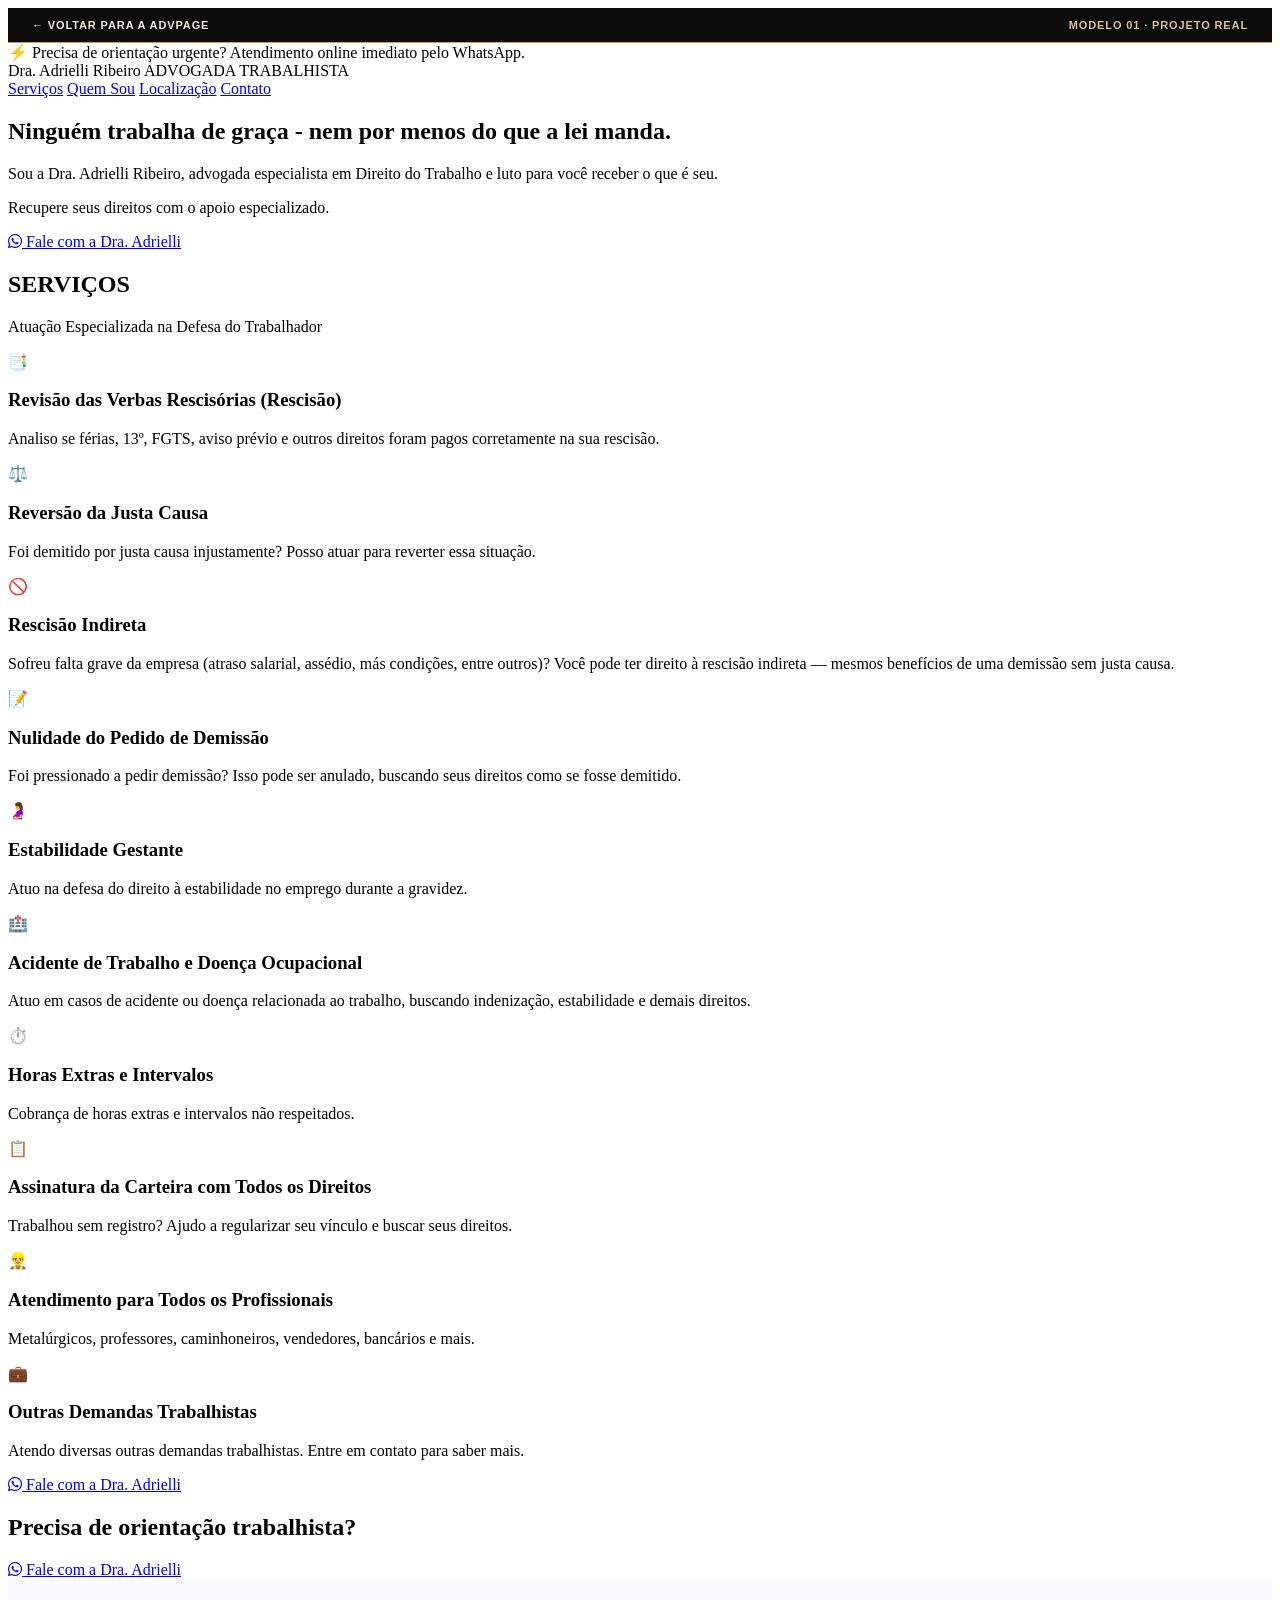
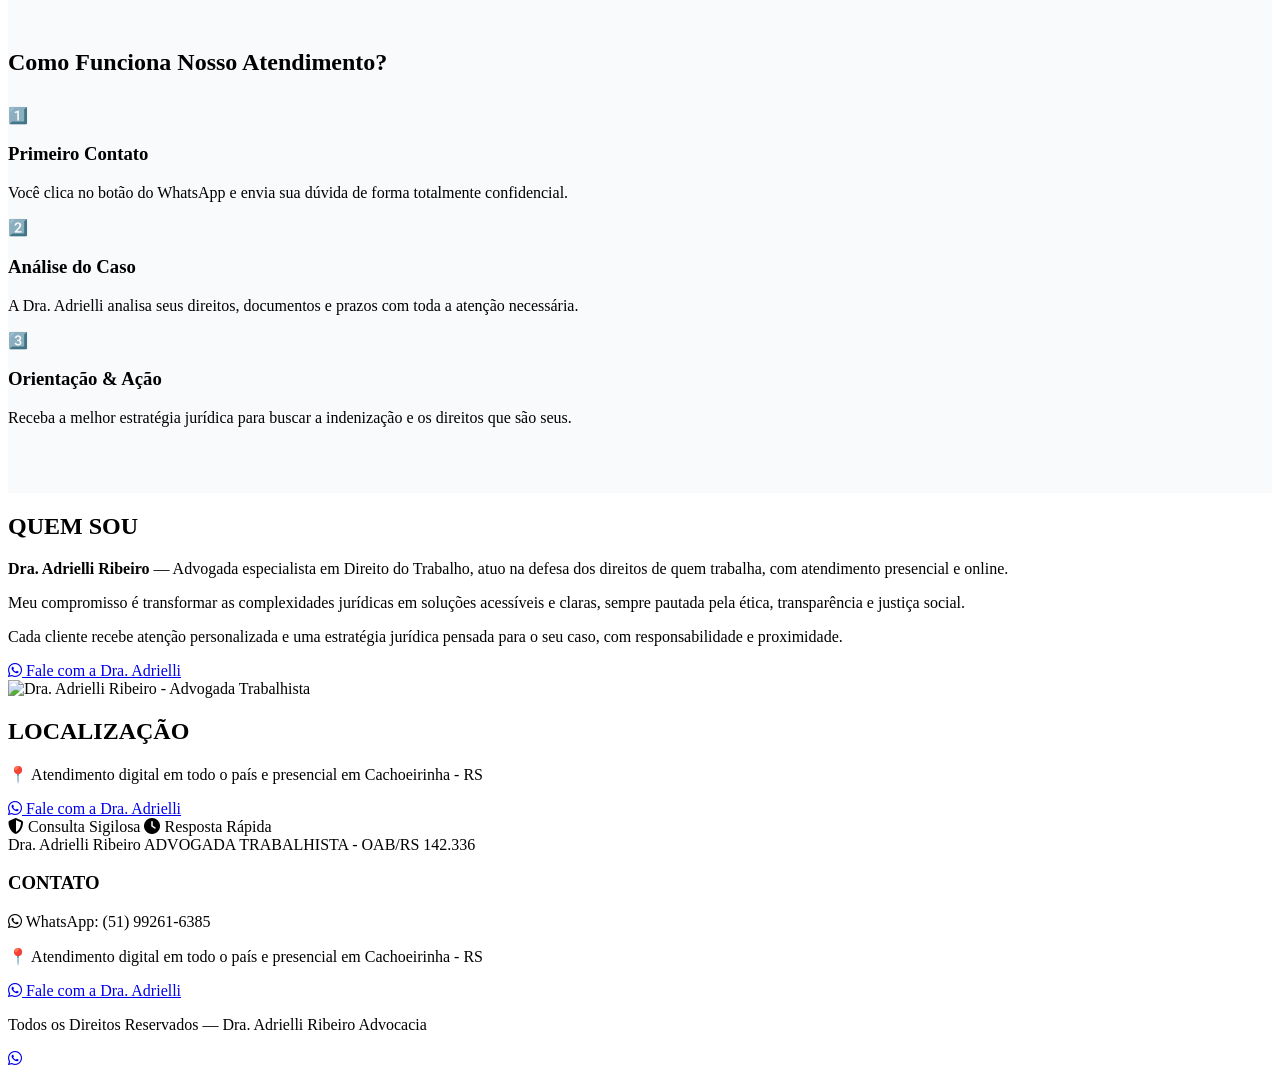
==== modelos/01-projeto-real/index.html @ 6639a8bf "Corrige caminhos do CSS nos modelos" ====
<!DOCTYPE html>
<html lang="pt-BR">
<head>
    <meta charset="UTF-8">
    <meta name="viewport" content="width=device-width, initial-scale=1.0">
    <title>Dra. Adrielli Ribeiro | Advogada Trabalhista</title>
    <!-- CSS Principal -->
    <link rel="stylesheet" href="../../css/style.css">
    <!-- Fontes Google (Cinzel + Montserrat) -->
    <link rel="preconnect" href="https://fonts.googleapis.com">
    <link rel="preconnect" href="https://fonts.gstatic.com" crossorigin>
    <link href="https://fonts.googleapis.com/css2?family=Cinzel:wght@600;700;800;900&family=Montserrat:wght@300;400;500;600;700&display=swap" rel="stylesheet">
    <!-- Font Awesome (Ícones) -->
    <link rel="stylesheet" href="https://cdnjs.cloudflare.com/ajax/libs/font-awesome/6.5.1/css/all.min.css">
<style>.juris-return-bar{position:relative;z-index:9999;display:flex;justify-content:space-between;align-items:center;padding:11px 24px;background:#0b0b0a;color:#f1ede4;font:600 11px Arial,sans-serif;letter-spacing:.08em;text-transform:uppercase;border-bottom:1px solid #c5a059}.juris-return-bar a{color:#f1ede4;text-decoration:none}.juris-return-bar a:hover{color:#d8c39a}.juris-return-bar span{color:#d8c39a}@media(max-width:600px){.juris-return-bar{font-size:8px;padding:10px 12px}.juris-return-bar span{display:none}}</style>  <link rel="icon" type="image/png" href="../../favicon -02.jpeg">
</head>
<body>
<div class="juris-return-bar"><a href="../../index.html">← Voltar para a AdvPage</a><span>MODELO 01 · PROJETO REAL</span></div>
    <div class="top-bar-alert">
    ⚡ Precisa de orientação urgente? <span>Atendimento online imediato pelo WhatsApp.</span>
    </div>

    <!-- Navegação Superior -->
    <header class="navbar">
        <div class="container nav-container">
            <div class="logo">
                <span class="logo-title">Dra. Adrielli Ribeiro</span>
                <span class="logo-sub">ADVOGADA TRABALHISTA</span>
            </div>
            <nav class="nav-links">
                <a href="#servicos">Serviços</a>
                <a href="#sobre">Quem Sou</a>
                <a href="#localizacao">Localização</a>
                <a href="#contato">Contato</a>
            </nav>
        </div>
    </header>

    <!-- Hero Section com a imagem 'themis-removebg-preview.png' -->
    <section class="hero" style="--hero-bg: url('img/themis.jpg');">
        <div class="container hero-container">
            <div class="hero-content">
                <h1>
    Ninguém trabalha de graça <span class="texto-preto"> - nem por menos do que a lei manda.</span>
                </h1>
                <p class="hero-subtext">
                    Sou a Dra. Adrielli Ribeiro, advogada especialista em Direito do Trabalho e luto para você receber o que é seu.
                </p>
                <p class="hero-highlight">
                    Recupere seus direitos com o apoio especializado.
                </p>
                <a href="https://wa.me/5551992616385?text=Olá,%20tenho%20uma%20dúvida%20trabalhista." class="btn-red" target="_blank">
                    <i class="fa-brands fa-whatsapp"></i> Fale com a Dra. Adrielli
                </a>
            </div>
        </div>
    </section>

    <!-- Seção: SERVIÇOS -->
    <section id="servicos" class="problems-section">
        <div class="container text-center">
            <h2>SERVIÇOS</h2>
            <p class="section-subtitle">Atuação Especializada na Defesa do Trabalhador</p>

            <div class="cards-grid">
                <div class="card-box">
                    <div class="card-icon">📑</div>
                    <h3>Revisão das Verbas Rescisórias (Rescisão)</h3>
                    <p>Analiso se férias, 13º, FGTS, aviso prévio e outros direitos foram pagos corretamente na sua rescisão.
</p>
                </div>

                <div class="card-box">
                    <div class="card-icon">⚖️</div>
                    <h3>Reversão da Justa Causa</h3>
                    <p>Foi demitido por justa causa injustamente? Posso atuar para reverter essa situação.
</p>
                </div>

                <div class="card-box">
                    <div class="card-icon">🚫</div>
                    <h3>Rescisão Indireta</h3>
                    <p>Sofreu falta grave da empresa (atraso salarial, assédio, más condições, entre outros)? Você pode ter direito à rescisão indireta — mesmos benefícios de uma demissão sem justa causa.</p>
                </div>

                <div class="card-box">
                    <div class="card-icon">📝</div>
                    <h3>Nulidade do Pedido de Demissão</h3>
                    <p>Foi pressionado a pedir demissão? Isso pode ser anulado, buscando seus direitos como se fosse demitido.</p>
                    
                </div>

                <div class="card-box">
                    <div class="card-icon">🤰</div>
                    <h3>Estabilidade Gestante 
</h3>
                    <p>Atuo na defesa do direito à estabilidade no emprego durante a gravidez.</p>
                </div>

                <div class="card-box">
                    <div class="card-icon">🏥</div>
                    <h3>Acidente de Trabalho e Doença Ocupacional</h3>
                    <p>Atuo em casos de acidente ou doença relacionada ao trabalho, buscando indenização, estabilidade e demais direitos.</p>
                </div>

                <div class="card-box">
                    <div class="card-icon">⏱️</div>
                    <h3>Horas Extras e Intervalos</h3>
                    <p>Cobrança de horas extras e intervalos não respeitados.</p>

                </div>

                <div class="card-box">
                    <div class="card-icon">📋</div>
                    <h3>Assinatura da Carteira com Todos os Direitos</h3>
                    <p>Trabalhou sem registro? Ajudo a regularizar seu vínculo e buscar seus direitos.
</p>
                </div>

                <div class="card-box">
                    <div class="card-icon">👷‍♂️</div>
                    <h3>Atendimento para Todos os Profissionais</h3>
                    <p>Metalúrgicos, professores, caminhoneiros, vendedores, bancários e mais.</p>
                </div>

                <div class="card-box card-full card-highlight-red">
                    <div class="card-icon">💼</div>
                    <h3>Outras Demandas Trabalhistas</h3>
                    <p>Atendo diversas outras demandas trabalhistas. Entre em contato para saber mais.

</p>
                </div>
            </div>

            <div class="cta-wrap">
                <a href="https://wa.me/5551992616385?text=Olá,%20tenho%20uma%20dúvida%20trabalhista." class="btn-red" target="_blank">
                    <i class="fa-brands fa-whatsapp"></i> Fale com a Dra. Adrielli
                </a>
            </div>
        </div>
    </section>

    <!-- Chamada Intermediária -->
    <section class="mid-cta-section">
        <div class="container text-center">
            <h2>Precisa de orientação trabalhista?</h2>
            <a href="https://wa.me/5551992616385?text=Olá,%20tenho%20uma%20dúvida%20trabalhista." class="btn-red" target="_blank">
                <i class="fa-brands fa-whatsapp"></i> Fale com a Dra. Adrielli
            </a>
        </div>
    </section>

    <section class="steps-section" style="padding: 50px 0; background-color: #f8fafc;">
    <div class="container text-center">
        <h2>Como Funciona Nosso Atendimento?</h2>
        <div class="cards-grid" style="margin-top: 30px;">
            <div class="card-box">
                <div class="card-icon">1️⃣</div>
                <h3>Primeiro Contato</h3>
                <p>Você clica no botão do WhatsApp e envia sua dúvida de forma totalmente confidencial.</p>
            </div>
            <div class="card-box">
                <div class="card-icon">2️⃣</div>
                <h3>Análise do Caso</h3>
                <p>A Dra. Adrielli analisa seus direitos, documentos e prazos com toda a atenção necessária.</p>
            </div>
            <div class="card-box">
                <div class="card-icon">3️⃣</div>
                <h3>Orientação & Ação</h3>
                <p>Receba a melhor estratégia jurídica para buscar a indenização e os direitos que são seus.</p>
            </div>
        </div>
    </div>
    
</section>

    <!-- Seção QUEM SOU -->
    <section id="sobre" class="about-section">
        <div class="container about-grid">
            <div class="about-text">
                <h2>QUEM SOU</h2>
                <p>
                    <strong>Dra. Adrielli Ribeiro</strong> — Advogada especialista em Direito do Trabalho, atuo na defesa dos direitos de quem trabalha, com atendimento presencial e online.
                </p>
                <p>
                    Meu compromisso é transformar as complexidades jurídicas em soluções acessíveis e claras, sempre pautada pela ética, transparência e justiça social.
                </p>
                <p>
                    Cada cliente recebe atenção personalizada e uma estratégia jurídica pensada para o seu caso, com responsabilidade e proximidade.
                </p>
                <a href="https://wa.me/5551992616385?text=Olá,%20tenho%20uma%20dúvida%20trabalhista." class="btn-red" target="_blank">
                    <i class="fa-brands fa-whatsapp"></i> Fale com a Dra. Adrielli
                </a>
            </div>
            
            <!-- ÁREA DA FOTO DA ADVOGADA -->
            <div class="about-photo-area">
                <div class="photo-card">
                    <img src="img/cheri1.webp" alt="Dra. Adrielli Ribeiro - Advogada Trabalhista" class="lawyer-photo">
                </div>
            </div>
        </div>
    </section>

    <!-- Seção LOCALIZAÇÃO -->
    <section id="localizacao" class="stats-section text-center">
        <div class="container">
            <h2>LOCALIZAÇÃO</h2>
            <p class="location-text">
                📍 Atendimento digital em todo o país e presencial em Cachoeirinha - RS
            </p>
            <div class="mt-4">
                <a href="https://wa.me/5551992616385?text=Olá,%20tenho%20uma%20dúvida%20trabalhista." class="btn-red" target="_blank">
                    <i class="fa-brands fa-whatsapp"></i> Fale com a Dra. Adrielli
                </a>
            </div>
        </div>
    </section>

    <div class="security-badges">
        <span><i class="fa-solid fa-shield-halved"></i> Consulta Sigilosa</span>
        <span><i class="fa-solid fa-clock"></i> Resposta Rápida</span>
    </div>

    <!-- Rodapé / CONTATO -->
    <footer id="contato" class="footer">
        <div class="container footer-grid">
            <div class="footer-brand">
                <div class="logo">
                    <span class="logo-title">Dra. Adrielli Ribeiro</span>
                    <span class="logo-sub">ADVOGADA TRABALHISTA - OAB/RS 142.336</span>
                </div>
                <p class="oab-info"></p>
            </div>

            <div class="footer-contact">
                <h3>CONTATO</h3>
                <p><i class="fa-brands fa-whatsapp"></i> WhatsApp: (51) 99261-6385</p>
                <p>📍 Atendimento digital em todo o país e presencial em Cachoeirinha - RS</p>
                <a href="https://wa.me/5551992616385?text=Olá,%20tenho%20uma%20dúvida%20trabalhista." class="btn-red btn-small" target="_blank">
                    <i class="fa-brands fa-whatsapp"></i> Fale com a Dra. Adrielli
                </a>
            </div>
        </div>
        <div class="copyright text-center">
            <p>Todos os Direitos Reservados — Dra. Adrielli Ribeiro Advocacia</p>
        </div>
    </footer>

    <!-- Botão Flutuante do WhatsApp -->
    <a href="https://wa.me/5551992616385?text=Olá,%20tenho%20uma%20dúvida%20trabalhista." class="float-wa" target="_blank" aria-label="WhatsApp">
        <i class="fa-brands fa-whatsapp"></i>
    </a>

</body>
</html>
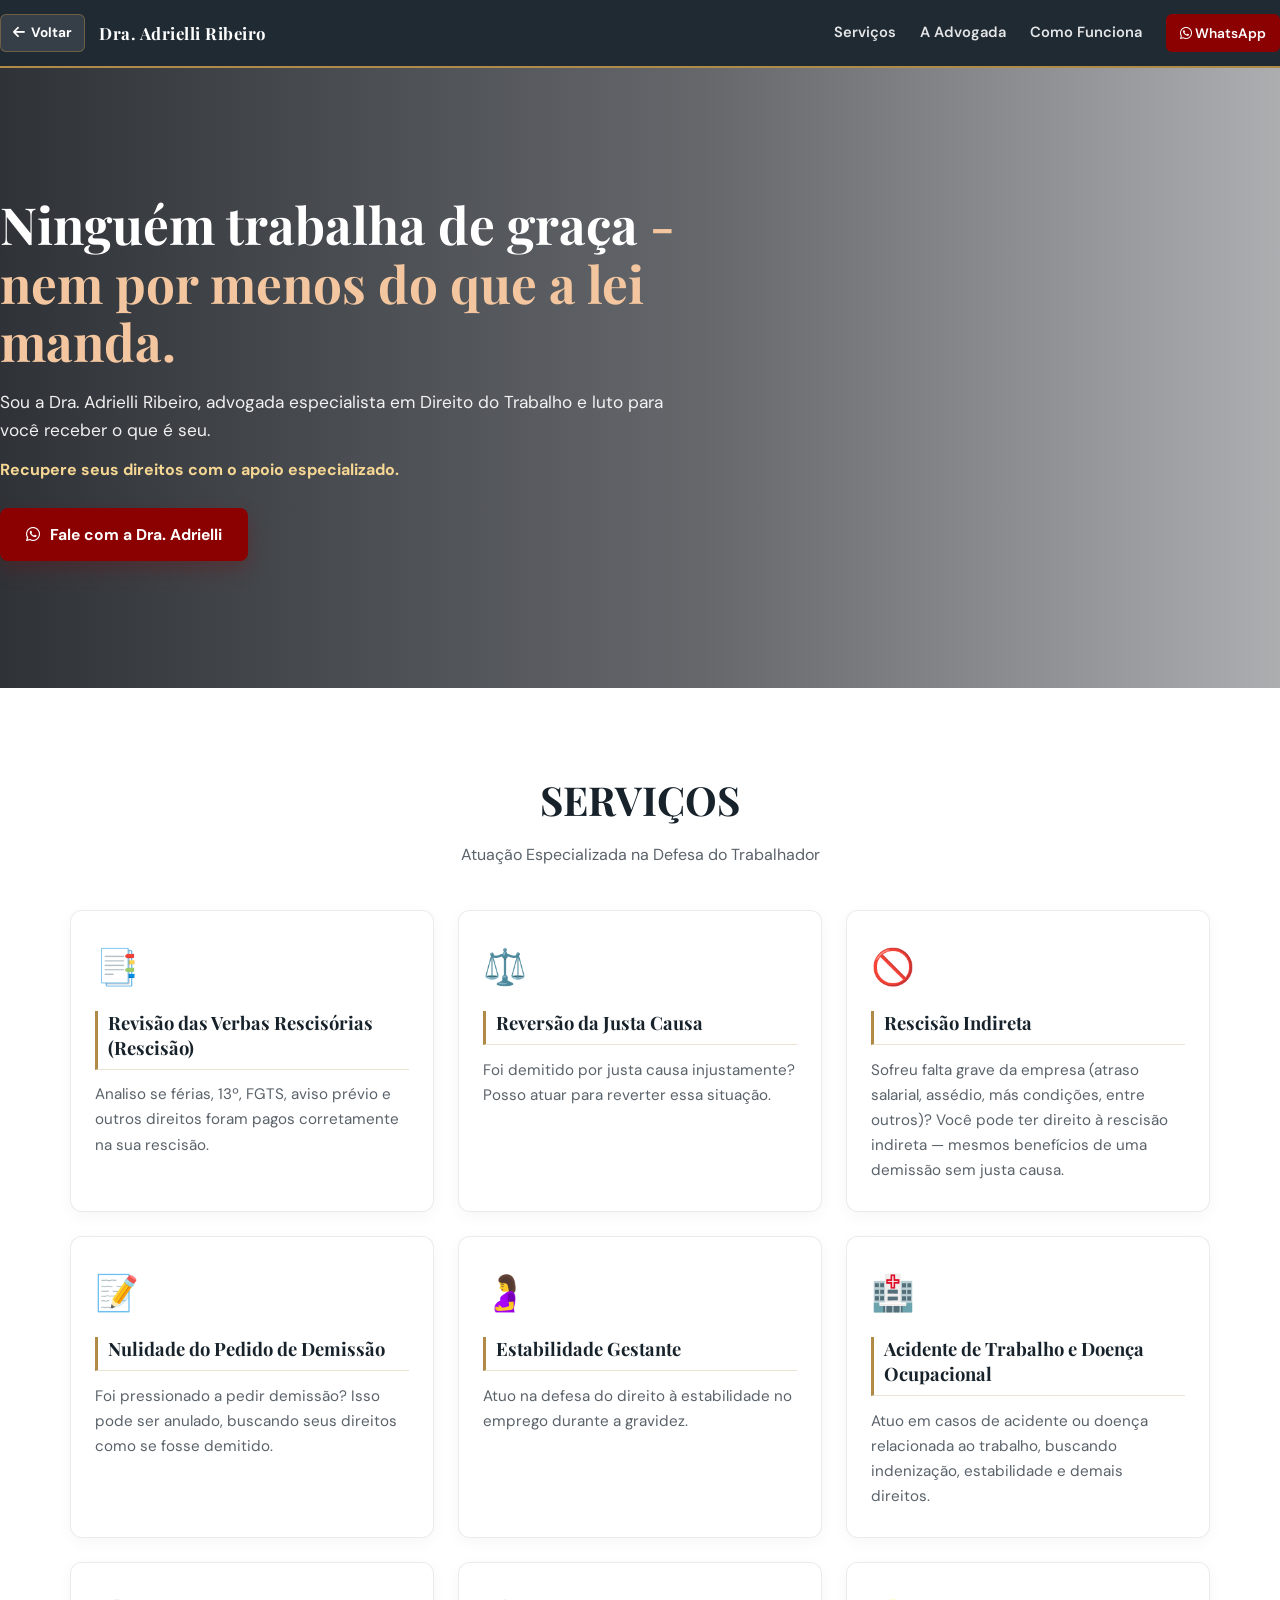
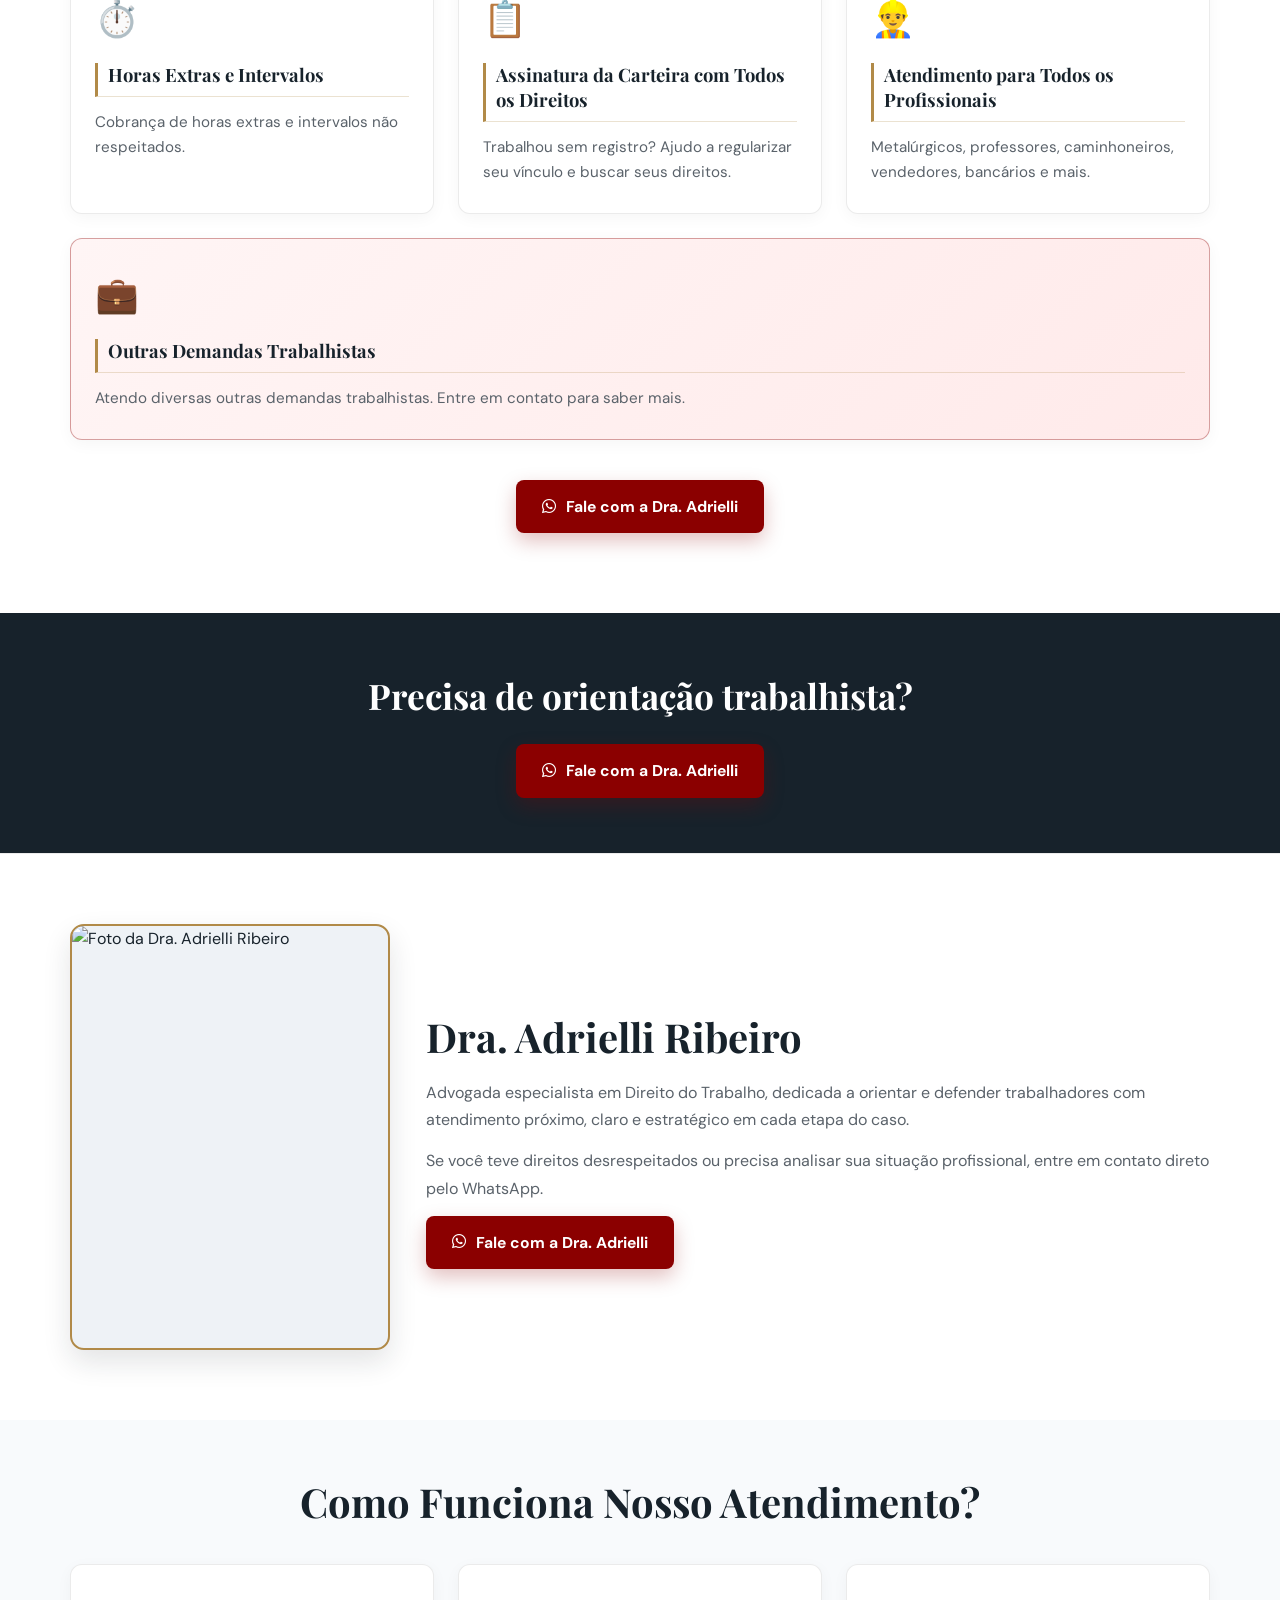
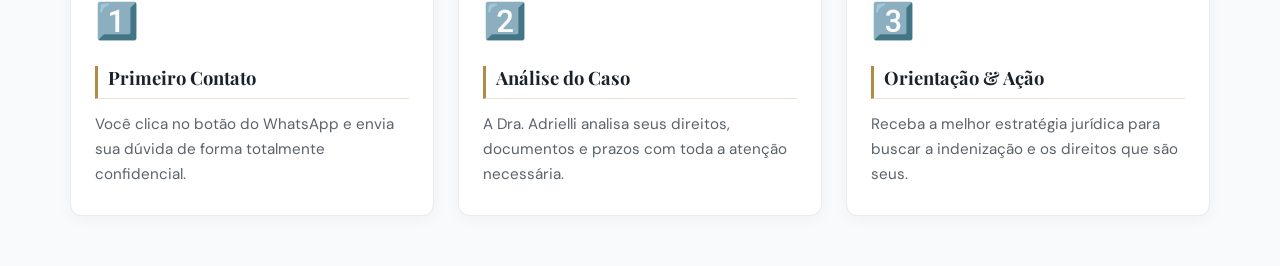
==== commit 34854763: "Ajuste de layout, botao voltar modelo 4, icone WhatsApp e favicons" ====
--- a/modelos/01-projeto-real/index.html
+++ b/modelos/01-projeto-real/index.html
@@ -1,256 +1,768 @@
 <!DOCTYPE html>
 <html lang="pt-BR">
 <head>
-    <meta charset="UTF-8">
-    <meta name="viewport" content="width=device-width, initial-scale=1.0">
-    <title>Dra. Adrielli Ribeiro | Advogada Trabalhista</title>
-    <!-- CSS Principal -->
-    <link rel="stylesheet" href="../../css/style.css">
-    <!-- Fontes Google (Cinzel + Montserrat) -->
-    <link rel="preconnect" href="https://fonts.googleapis.com">
-    <link rel="preconnect" href="https://fonts.gstatic.com" crossorigin>
-    <link href="https://fonts.googleapis.com/css2?family=Cinzel:wght@600;700;800;900&family=Montserrat:wght@300;400;500;600;700&display=swap" rel="stylesheet">
-    <!-- Font Awesome (Ícones) -->
-    <link rel="stylesheet" href="https://cdnjs.cloudflare.com/ajax/libs/font-awesome/6.5.1/css/all.min.css">
-<style>.juris-return-bar{position:relative;z-index:9999;display:flex;justify-content:space-between;align-items:center;padding:11px 24px;background:#0b0b0a;color:#f1ede4;font:600 11px Arial,sans-serif;letter-spacing:.08em;text-transform:uppercase;border-bottom:1px solid #c5a059}.juris-return-bar a{color:#f1ede4;text-decoration:none}.juris-return-bar a:hover{color:#d8c39a}.juris-return-bar span{color:#d8c39a}@media(max-width:600px){.juris-return-bar{font-size:8px;padding:10px 12px}.juris-return-bar span{display:none}}</style>  <link rel="icon" type="image/png" href="../../favicon -02.jpeg">
+  <!-- [ARQUIVO]: modelos/01-projeto-real/index.html (MODELO 1 — NÃO É O PRINCIPAL DA RAIZ) -->
+  <!-- [CONFIG] Codificação e responsividade -->
+  <meta charset="UTF-8">
+  <meta name="viewport" content="width=device-width, initial-scale=1.0">
+
+  <!-- [TEXTO] Título da aba do navegador -->
+  <title>Dra. Adrielli Ribeiro — Advocacia Trabalhista</title>
+
+  <!-- [FONTE] Fontes do Google Fonts e ícones FontAwesome -->
+  <link rel="preconnect" href="https://fonts.googleapis.com">
+  <link rel="preconnect" href="https://fonts.gstatic.com" crossorigin>
+  <link href="https://fonts.googleapis.com/css2?family=DM+Sans:wght@400;500;600;700&family=Playfair+Display:ital,wght@0,600;0,700;1,600&display=swap" rel="stylesheet">
+  <link rel="stylesheet" href="https://cdnjs.cloudflare.com/ajax/libs/font-awesome/6.5.1/css/all.min.css">
+  <link rel="icon" type="image/jpeg" href="img/favicon -02.jpeg">
+  <style>
+    /* =====================================================================
+       [ARQUIVO]: modelos/01-projeto-real/index.html (CSS EMBUTIDO DO MODELO 1)
+       [FINALIDADE]: Estilo completo do Modelo 1, faixa de menu superior com
+       botão de voltar, espaço para a foto da Dra. Adrielli, ajuste da foto
+       da Themis no PC e enfeites dos cards (.card-box).
+       [ATALHOS DE BUSCA - CTRL + F]:
+         - [COR]     -> cores, fundos, bordas e sombras
+         - [TAMANHO] -> tamanhos, espaçamentos, alturas e cantos
+         - [FOTO]    -> foto da Themis (PC/celular) e foto da Dra. Adrielli
+         - [TEXTO]   -> fontes e alinhamentos de texto
+         - [EFEITO]  -> animações e hover
+         - [LINK]    -> links, incluindo o botão de voltar
+       ===================================================================== */
+
+    /* -------------------------------------------------------------------
+       [COR] [FONTE] [TAMANHO] VARIÁVEIS DO MODELO 1
+       ------------------------------------------------------------------- */
+    :root {
+      --cor-principal: #8b0000;                  /* [COR] Vermelho/vinho principal */
+      --cor-principal-escura: #630000;           /* [COR] Vermelho escuro para hover */
+      --cor-destaque: #b18a48;                   /* [COR] Dourado elegante para detalhes */
+      --fundo-pagina: #ffffff;                   /* [COR] Fundo geral da página */
+      --fundo-secao-clara: #f8fafc;              /* [COR] Fundo claro alternado */
+      --fundo-card: #ffffff;                     /* [COR] Fundo normal de cada card */
+      --fundo-card-hover: #fdf8f8;               /* [COR] Fundo do card no hover */
+      --borda-card: rgba(0, 0, 0, 0.08);         /* [COR] Borda fina do card */
+      --texto-escuro: #17222b;                   /* [COR] Cor principal de textos/títulos */
+      --texto-medio: #5a626a;                    /* [COR] Cor secundária de textos */
+      --texto-branco: #ffffff;                   /* [COR] Texto claro */
+      --reflexo-luz: rgba(255, 255, 255, 0.45);   /* [COR] Reflexo diagonal no card */
+      --fonte-titulo: 'Playfair Display', Georgia, serif; /* [FONTE] Fonte dos títulos */
+      --fonte-corpo: 'DM Sans', Arial, sans-serif;      /* [FONTE] Fonte dos textos */
+    }
+
+    /* -------------------------------------------------------------------
+       [TAMANHO] [EFEITO] RESET E BASE
+       ------------------------------------------------------------------- */
+    * {
+      box-sizing: border-box;
+      margin: 0;
+      padding: 0;
+    }
+
+    html {
+      scroll-behavior: smooth;                   /* [EFEITO] Rolagem suave */
+    }
+
+    body {
+      font-family: var(--fonte-corpo);           /* [FONTE] Fonte padrão */
+      background-color: var(--fundo-pagina);     /* [COR] Fundo do site */
+      color: var(--texto-escuro);
+      line-height: 1.6;
+      padding-top: 68px;                         /* [TAMANHO] Compensa a altura da faixa de menu fixa no topo */
+    }
+
+    .container {
+      width: min(1140px, calc(100% - 40px));      /* [TAMANHO] Largura máxima */
+      margin: 0 auto;
+    }
+
+    .text-center {
+      text-align: center;
+    }
+
+    /* -------------------------------------------------------------------
+       [COR] [TAMANHO] [EFEITO] FAIXA DE MENU SUPERIOR E BOTÃO DE VOLTAR
+       ------------------------------------------------------------------- */
+    .faixa-menu {
+      position: fixed;
+      top: 0;
+      left: 0;
+      right: 0;
+      height: 68px;                              /* [TAMANHO] Altura da faixa de menu */
+      z-index: 99;
+      background-color: rgba(23, 34, 43, 0.96);  /* [COR] Fundo da faixa de menu */
+      backdrop-filter: blur(10px);
+      border-bottom: 2px solid var(--cor-destaque); /* [COR] [TAMANHO] Filete dourado na base da faixa */
+      display: flex;
+      align-items: center;
+    }
+
+    .faixa-menu-conteudo {
+      display: flex;
+      align-items: center;
+      justify-content: space-between;
+      gap: 16px;
+      width: 100%;
+    }
+
+    .faixa-esquerda {
+      display: flex;
+      align-items: center;
+      gap: 14px;                                 /* [TAMANHO] Espaço entre botão de voltar e nome */
+    }
+
+    /* [LINK] [COR] [TAMANHO] [EFEITO] Botão de voltar para a página principal */
+    .btn-voltar {
+      display: inline-flex;
+      align-items: center;
+      gap: 6px;
+      padding: 7px 12px;
+      border-radius: 6px;
+      background-color: rgba(255, 255, 255, 0.1); /* [COR] Fundo translúcido do botão voltar */
+      color: var(--texto-branco);                /* [COR] Texto do botão voltar */
+      border: 1px solid rgba(177, 138, 72, 0.45); /* [COR] Borda dourada sutil */
+      text-decoration: none;
+      font-size: 0.85rem;
+      font-weight: 700;
+      white-space: nowrap;
+      transition: background-color 0.25s ease, transform 0.25s ease, border-color 0.25s ease;
+    }
+
+    .btn-voltar:hover {
+      background-color: var(--cor-destaque);     /* [COR] Destaque dourado no hover */
+      color: var(--texto-escuro);                /* [COR] Contraste do texto no hover */
+      border-color: var(--cor-destaque);
+      transform: translateX(-2px);               /* [EFEITO] Desloca levemente para a esquerda */
+    }
+
+    .faixa-marca {
+      color: var(--texto-branco);                /* [COR] Nome na faixa de menu */
+      text-decoration: none;
+      font-family: var(--fonte-titulo);
+      font-weight: 700;
+      font-size: 1.05rem;
+      letter-spacing: 0.03em;
+      white-space: nowrap;
+    }
+
+    .faixa-links {
+      display: flex;
+      align-items: center;
+      gap: 24px;                                 /* [TAMANHO] Espaço entre os links do menu */
+      flex-wrap: wrap;
+    }
+
+    .faixa-links a {
+      color: rgba(255, 255, 255, 0.88);          /* [COR] Cor dos links da faixa */
+      text-decoration: none;
+      font-size: 0.92rem;
+      font-weight: 600;
+      transition: color 0.25s ease;
+    }
+
+    .faixa-links a:hover {
+      color: #f7d794;                            /* [COR] Cor do link ao passar o mouse */
+    }
+
+    .faixa-btn-whats {
+      background-color: var(--cor-principal);    /* [COR] Botão rápido na faixa de menu */
+      color: var(--texto-branco) !important;
+      padding: 8px 14px;
+      border-radius: 6px;
+      font-size: 0.86rem !important;
+    }
+
+    .faixa-btn-whats:hover {
+      background-color: var(--cor-principal-escura);
+    }
+
+    /* -------------------------------------------------------------------
+       [FOTO] [COR] [TAMANHO] HERO SECTION (CAPA — MANTIDA COMO ESTAVA)
+       ------------------------------------------------------------------- */
+    .hero {
+      position: relative;
+      min-height: 540px;                         /* [TAMANHO] Altura mínima da capa */
+      padding: 90px 0;                           /* [TAMANHO] Espaçamento vertical */
+      display: flex;
+      align-items: center;
+      color: var(--texto-branco);
+      /* [FOTO] Imagem de fundo da Themis */
+      background-image:
+        linear-gradient(90deg, rgba(18, 22, 28, 0.88) 0%, rgba(18, 22, 28, 0.65) 55%, rgba(18, 22, 28, 0.35) 100%),
+        var(--hero-bg, url('img/themis.jpg'));
+      background-size: cover;
+      background-position: center;
+      background-repeat: no-repeat;
+    }
+
+    /* [FOTO] [TAMANHO] Ajuste específico para versão PC (telas maiores que 900px)
+       evitando que a imagem da Themis fique cortada no topo ou na base */
+    @media (min-width: 901px) {
+      .hero {
+        min-height: 620px;                       /* [FOTO] [TAMANHO] Altura ideal no PC para mostrar melhor a foto */
+        background-position: center 22%;         /* [FOTO] Alinha o enquadramento vertical da Themis no PC */
+        background-size: cover;                  /* [FOTO] Troque para "contain" caso queira ver a imagem inteira sem cortar bordas */
+      }
+    }
+
+    .hero-container {
+      position: relative;
+      z-index: 2;
+      width: 100%;
+    }
+
+    .hero-content {
+      max-width: 680px;                          /* [TAMANHO] Largura do texto da capa */
+    }
+
+    .hero h1 {
+      font-family: var(--fonte-titulo);          /* [FONTE] Título principal */
+      font-size: clamp(2.1rem, 4.2vw, 3.2rem);   /* [TAMANHO] Tamanho do H1 */
+      line-height: 1.15;
+      margin-bottom: 18px;
+      color: var(--texto-branco);
+    }
+
+    .texto-preto {
+      color: #f3c69f;                            /* [COR] Destaque complementar no H1 */
+    }
+
+    .hero-subtext {
+      font-size: 1.08rem;                        /* [TAMANHO] Subtítulo da capa */
+      color: rgba(255, 255, 255, 0.92);          /* [COR] Subtítulo da capa */
+      margin-bottom: 12px;
+    }
+
+    .hero-highlight {
+      font-weight: 700;
+      color: #f7d794;                            /* [COR] Frase de destaque */
+      margin-bottom: 26px;
+    }
+
+    /* -------------------------------------------------------------------
+       [COR] [TAMANHO] [EFEITO] BOTÕES WHATSAPP (.btn-red)
+       ------------------------------------------------------------------- */
+    .btn-red {
+      display: inline-flex;
+      align-items: center;
+      gap: 10px;
+      background-color: var(--cor-principal);    /* [COR] Fundo do botão */
+      color: var(--texto-branco);                /* [COR] Texto do botão */
+      text-decoration: none;
+      font-weight: 700;
+      font-size: 0.98rem;
+      padding: 14px 26px;                        /* [TAMANHO] Tamanho interno do botão */
+      border-radius: 8px;
+      box-shadow: 0 8px 20px rgba(139, 0, 0, 0.25);
+      transition: transform 0.25s ease, background-color 0.25s ease, box-shadow 0.25s ease;
+    }
+
+    .btn-red:hover {
+      background-color: var(--cor-principal-escura); /* [COR] Cor no hover */
+      transform: translateY(-2px);               /* [EFEITO] Sobe levemente */
+      box-shadow: 0 12px 26px rgba(139, 0, 0, 0.35);
+    }
+
+    .cta-wrap {
+      margin-top: 40px;                          /* [TAMANHO] Espaço acima do botão */
+    }
+
+    /* -------------------------------------------------------------------
+       [COR] [TAMANHO] SEÇÕES DE SERVIÇOS E CHAMADA INTERMEDIÁRIA
+       ------------------------------------------------------------------- */
+    .problems-section {
+      padding: 80px 0;                           /* [TAMANHO] Espaçamento vertical */
+      background-color: var(--fundo-pagina);
+    }
+
+    .problems-section h2,
+    .steps-section h2,
+    .advogada-section h2 {
+      font-family: var(--fonte-titulo);          /* [FONTE] Títulos das seções */
+      font-size: clamp(1.8rem, 3.2vw, 2.5rem);
+      color: var(--texto-escuro);
+      margin-bottom: 10px;
+    }
+
+    .section-subtitle {
+      color: var(--texto-medio);
+      font-size: 1rem;
+      margin-bottom: 42px;
+    }
+
+    .mid-cta-section {
+      padding: 55px 0;                           /* [TAMANHO] Altura da chamada intermediária */
+      background-color: #17222b;                 /* [COR] Fundo escuro */
+      color: var(--texto-branco);
+    }
+
+    .mid-cta-section h2 {
+      font-family: var(--fonte-titulo);
+      font-size: clamp(1.6rem, 3vw, 2.2rem);
+      margin-bottom: 20px;
+      color: var(--texto-branco);
+    }
+
+    /* -------------------------------------------------------------------
+       [FOTO] [COR] [TAMANHO] ESPAÇO DA FOTO DA DRA. ADRIELLI RIBEIRO
+       ------------------------------------------------------------------- */
+    .advogada-section {
+      padding: 70px 0;                           /* [TAMANHO] Espaçamento da seção da foto */
+      background-color: var(--fundo-pagina);
+      border-top: 1px solid var(--borda-card);
+    }
+
+    .advogada-grid {
+      display: grid;
+      grid-template-columns: 320px 1fr;          /* [TAMANHO] Largura da coluna da foto (320px) + texto */
+      gap: 36px;                                 /* [TAMANHO] Espaço entre foto e texto */
+      align-items: center;
+      text-align: left;
+    }
+
+    .advogada-foto-box {
+      width: 100%;
+      max-width: 320px;                          /* [FOTO] [TAMANHO] Largura máxima da foto da advogada */
+      aspect-ratio: 3 / 4;                       /* [FOTO] [TAMANHO] Proporção vertical ideal para retrato */
+      border-radius: 14px;                       /* [TAMANHO] Cantos da moldura da foto */
+      overflow: hidden;
+      border: 2px solid var(--cor-destaque);     /* [COR] Borda dourada ao redor da foto */
+      box-shadow: 0 12px 28px rgba(23, 34, 43, 0.12);
+      background-color: #eef2f6;
+      display: flex;
+      align-items: center;
+      justify-content: center;
+      margin: 0 auto;
+    }
+
+    .advogada-foto-box img {
+      width: 100%;
+      height: 100%;
+      object-fit: cover;                         /* [FOTO] Preenche o quadro sem distorcer */
+      object-position: top center;               /* [FOTO] Mantém o rosto/cabeça da advogada no topo */
+      display: block;
+    }
+
+    .advogada-info p {
+      color: var(--texto-medio);
+      font-size: 1rem;
+      margin-bottom: 14px;
+      line-height: 1.7;
+    }
+
+    /* -------------------------------------------------------------------
+       [TAMANHO] GRADE DOS CARDS (.cards-grid)
+       ------------------------------------------------------------------- */
+    .cards-grid {
+      display: grid;
+      grid-template-columns: repeat(3, 1fr);     /* [TAMANHO] 3 colunas no PC */
+      gap: 24px;                                 /* [TAMANHO] Espaço entre os cards */
+      text-align: left;
+    }
+
+    .card-box.card-full {
+      grid-column: 1 / -1;                       /* [TAMANHO] Ocupa toda a largura da grade */
+    }
+
+    .card-box.card-highlight-red {
+      background: linear-gradient(135deg, #fff5f5 0%, #ffeaea 100%); /* [COR] Destaque avermelhado */
+      border-color: rgba(139, 0, 0, 0.35);
+    }
+
+    /* -------------------------------------------------------------------
+       [COR] [TAMANHO] [EFEITO] ENFEITES DOS CARDS (.card-box)
+       ------------------------------------------------------------------- */
+    .card-box {
+      position: relative;
+      overflow: hidden;
+      padding: 28px 24px;                        /* [TAMANHO] Espaçamento interno do card */
+      background: var(--fundo-card);             /* [COR] Fundo normal */
+      border: 1px solid var(--borda-card);       /* [COR] Borda normal */
+      border-radius: 12px;                       /* [TAMANHO] Arredondamento dos cantos */
+      box-shadow: 0 4px 16px rgba(0, 0, 0, 0.04);
+      transition:
+        transform 0.3s cubic-bezier(0.25, 0.8, 0.25, 1),
+        box-shadow 0.3s ease,
+        border-color 0.3s ease,
+        background-color 0.3s ease;
+    }
+
+    .card-box:hover {
+      background-color: var(--fundo-card-hover); /* [COR] Fundo no hover */
+      border-color: var(--cor-principal);        /* [COR] Borda no hover */
+      transform: translateY(-4px);               /* [TAMANHO] [EFEITO] Sobe o card */
+      box-shadow: 0 10px 26px rgba(139, 0, 0, 0.14);
+    }
+
+    /* [EFEITO] Brilho diagonal no hover */
+    .card-box::before {
+      content: "";
+      position: absolute;
+      top: -50%;
+      left: -75%;
+      width: 45%;
+      height: 200%;
+      background: linear-gradient(
+        90deg,
+        transparent,
+        var(--reflexo-luz),
+        transparent
+      );
+      transform: rotate(25deg);
+      transition: left 0.65s ease;
+      pointer-events: none;
+    }
+
+    .card-box:hover::before {
+      left: 135%;
+    }
+
+    /* [EFEITO] Barra fina inferior que cresce no hover */
+    .card-box::after {
+      content: "";
+      position: absolute;
+      left: 0;
+      bottom: 0;
+      width: 100%;
+      height: 3px;                               /* [TAMANHO] Espessura da linha inferior */
+      background: linear-gradient(90deg, var(--cor-principal), var(--cor-destaque)); /* [COR] Linha inferior */
+      transform: scaleX(0);
+      transform-origin: left;
+      transition: transform 0.35s ease;
+    }
+
+    .card-box:hover::after {
+      transform: scaleX(1);
+    }
+
+    /* -------------------------------------------------------------------
+       [FOTO] [TAMANHO] [EFEITO] ÍCONE OU FOTO DO CARD (.card-icon)
+       ------------------------------------------------------------------- */
+    .card-icon {
+      font-size: 2.2rem;                         /* [TAMANHO] Tamanho do emoji */
+      margin-bottom: 1rem;
+      display: inline-block;
+      transition: transform 0.3s cubic-bezier(0.34, 1.56, 0.64, 1);
+    }
+
+    .card-icon img {
+      width: 48px;                               /* [FOTO] [TAMANHO] Largura da foto dentro do card */
+      height: 48px;                              /* [FOTO] [TAMANHO] Altura da foto dentro do card */
+      object-fit: contain;
+      display: block;
+    }
+
+    .card-box:hover .card-icon {
+      transform: scale(1.12) translateY(-2px);
+    }
+
+    /* -------------------------------------------------------------------
+       [TEXTO] [COR] [TAMANHO] TÍTULO (h3) E TEXTO (p) DOS CARDS
+       ------------------------------------------------------------------- */
+    .card-box h3 {
+      font-family: var(--fonte-titulo);          /* [FONTE] Fonte do título do card */
+      font-size: 1.15rem;                        /* [TAMANHO] Tamanho do título do card */
+      font-weight: 700;
+      margin-bottom: 0.8rem;
+      padding-left: 10px;
+      padding-bottom: 8px;
+      border-left: 3px solid var(--cor-destaque); /* [COR] [TAMANHO] Filete lateral */
+      border-bottom: 1px solid rgba(177, 138, 72, 0.25); /* [COR] Linha fina sob o título */
+      color: var(--texto-escuro);
+      line-height: 1.35;
+      transition: color 0.3s ease, border-color 0.3s ease;
+    }
+
+    .card-box:hover h3 {
+      color: var(--cor-principal);               /* [COR] Título no hover */
+      border-left-color: var(--cor-principal);
+    }
+
+    .card-box p {
+      font-family: var(--fonte-corpo);           /* [FONTE] Fonte da descrição */
+      color: var(--texto-medio);                 /* [COR] Cor da descrição */
+      font-size: 0.95rem;                        /* [TAMANHO] Tamanho da descrição */
+      line-height: 1.65;
+      transition: color 0.3s ease;
+    }
+
+    .card-box:hover p {
+      color: var(--texto-escuro);
+    }
+
+    /* -------------------------------------------------------------------
+       [TAMANHO] RESPONSIVO (TABLET E CELULAR)
+       ------------------------------------------------------------------- */
+    @media (max-width: 900px) {
+      .cards-grid {
+        grid-template-columns: 1fr 1fr;          /* [TAMANHO] 2 colunas no tablet */
+      }
+
+      .advogada-grid {
+        grid-template-columns: 1fr;              /* [TAMANHO] Coluna única no tablet/celular */
+        text-align: center;
+      }
+
+      .advogada-info {
+        text-align: center;
+      }
+    }
+
+    @media (max-width: 640px) {
+      body {
+        padding-top: 0;
+      }
+
+      .faixa-menu {
+        position: static;
+        height: auto;
+        padding: 12px 0;
+      }
+
+      .faixa-menu-conteudo {
+        flex-direction: column;
+        gap: 10px;
+      }
+
+      .faixa-esquerda {
+        flex-wrap: wrap;
+        justify-content: center;
+      }
+
+      .faixa-links {
+        justify-content: center;
+        gap: 14px;
+      }
+
+      .cards-grid {
+        grid-template-columns: 1fr;              /* [TAMANHO] 1 coluna no celular */
+      }
+
+      .hero {
+        padding: 70px 0;
+      }
+    }
+  </style>
 </head>
+
 <body>
-<div class="juris-return-bar"><a href="../../index.html">← Voltar para a AdvPage</a><span>MODELO 01 · PROJETO REAL</span></div>
-    <div class="top-bar-alert">
-    ⚡ Precisa de orientação urgente? <span>Atendimento online imediato pelo WhatsApp.</span>
+
+  <!-- =====================================================================
+       [LINK] [TEXTO] [COR] FAIXA DE MENU SUPERIOR COM BOTÃO DE VOLTAR
+       ===================================================================== -->
+  <header class="faixa-menu">
+    <div class="container faixa-menu-conteudo">
+      <div class="faixa-esquerda">
+        <!-- [LINK] [TEXTO] Botão de voltar para a página inicial (ajuste ../../index.html se necessário) -->
+        <a href="../../index.html" class="btn-voltar" aria-label="Voltar para a página principal">
+          <i class="fa-solid fa-arrow-left"></i> Voltar
+        </a>
+
+        <!-- [TEXTO] [LINK] Nome/marca na faixa superior -->
+        <a href="#topo-modelo" class="faixa-marca">Dra. Adrielli Ribeiro</a>
+      </div>
+
+      <!-- [LINK] [TEXTO] Links rápidos da faixa de menu -->
+      <nav class="faixa-links" aria-label="Menu do modelo">
+        <a href="#servicos">Serviços</a>
+        <a href="#sobre-dra">A Advogada</a>
+        <a href="#atendimento">Como Funciona</a>
+        <!-- [LINK] [TEXTO] Botão WhatsApp na faixa de menu -->
+        <a href="https://wa.me/5551992616385?text=Olá,%20tenho%20uma%20dúvida%20trabalhista." class="faixa-btn-whats" target="_blank">
+          <i class="fa-brands fa-whatsapp"></i> WhatsApp
+        </a>
+      </nav>
     </div>
-
-    <!-- Navegação Superior -->
-    <header class="navbar">
-        <div class="container nav-container">
-            <div class="logo">
-                <span class="logo-title">Dra. Adrielli Ribeiro</span>
-                <span class="logo-sub">ADVOGADA TRABALHISTA</span>
-            </div>
-            <nav class="nav-links">
-                <a href="#servicos">Serviços</a>
-                <a href="#sobre">Quem Sou</a>
-                <a href="#localizacao">Localização</a>
-                <a href="#contato">Contato</a>
-            </nav>
-        </div>
-    </header>
-
-    <!-- Hero Section com a imagem 'themis-removebg-preview.png' -->
-    <section class="hero" style="--hero-bg: url('img/themis.jpg');">
-        <div class="container hero-container">
-            <div class="hero-content">
-                <h1>
-    Ninguém trabalha de graça <span class="texto-preto"> - nem por menos do que a lei manda.</span>
-                </h1>
-                <p class="hero-subtext">
-                    Sou a Dra. Adrielli Ribeiro, advogada especialista em Direito do Trabalho e luto para você receber o que é seu.
-                </p>
-                <p class="hero-highlight">
-                    Recupere seus direitos com o apoio especializado.
-                </p>
-                <a href="https://wa.me/5551992616385?text=Olá,%20tenho%20uma%20dúvida%20trabalhista." class="btn-red" target="_blank">
-                    <i class="fa-brands fa-whatsapp"></i> Fale com a Dra. Adrielli
-                </a>
-            </div>
-        </div>
-    </section>
-
-    <!-- Seção: SERVIÇOS -->
-    <section id="servicos" class="problems-section">
-        <div class="container text-center">
-            <h2>SERVIÇOS</h2>
-            <p class="section-subtitle">Atuação Especializada na Defesa do Trabalhador</p>
-
-            <div class="cards-grid">
-                <div class="card-box">
-                    <div class="card-icon">📑</div>
-                    <h3>Revisão das Verbas Rescisórias (Rescisão)</h3>
-                    <p>Analiso se férias, 13º, FGTS, aviso prévio e outros direitos foram pagos corretamente na sua rescisão.
-</p>
-                </div>
-
-                <div class="card-box">
-                    <div class="card-icon">⚖️</div>
-                    <h3>Reversão da Justa Causa</h3>
-                    <p>Foi demitido por justa causa injustamente? Posso atuar para reverter essa situação.
-</p>
-                </div>
-
-                <div class="card-box">
-                    <div class="card-icon">🚫</div>
-                    <h3>Rescisão Indireta</h3>
-                    <p>Sofreu falta grave da empresa (atraso salarial, assédio, más condições, entre outros)? Você pode ter direito à rescisão indireta — mesmos benefícios de uma demissão sem justa causa.</p>
-                </div>
-
-                <div class="card-box">
-                    <div class="card-icon">📝</div>
-                    <h3>Nulidade do Pedido de Demissão</h3>
-                    <p>Foi pressionado a pedir demissão? Isso pode ser anulado, buscando seus direitos como se fosse demitido.</p>
-                    
-                </div>
-
-                <div class="card-box">
-                    <div class="card-icon">🤰</div>
-                    <h3>Estabilidade Gestante 
-</h3>
-                    <p>Atuo na defesa do direito à estabilidade no emprego durante a gravidez.</p>
-                </div>
-
-                <div class="card-box">
-                    <div class="card-icon">🏥</div>
-                    <h3>Acidente de Trabalho e Doença Ocupacional</h3>
-                    <p>Atuo em casos de acidente ou doença relacionada ao trabalho, buscando indenização, estabilidade e demais direitos.</p>
-                </div>
-
-                <div class="card-box">
-                    <div class="card-icon">⏱️</div>
-                    <h3>Horas Extras e Intervalos</h3>
-                    <p>Cobrança de horas extras e intervalos não respeitados.</p>
-
-                </div>
-
-                <div class="card-box">
-                    <div class="card-icon">📋</div>
-                    <h3>Assinatura da Carteira com Todos os Direitos</h3>
-                    <p>Trabalhou sem registro? Ajudo a regularizar seu vínculo e buscar seus direitos.
-</p>
-                </div>
-
-                <div class="card-box">
-                    <div class="card-icon">👷‍♂️</div>
-                    <h3>Atendimento para Todos os Profissionais</h3>
-                    <p>Metalúrgicos, professores, caminhoneiros, vendedores, bancários e mais.</p>
-                </div>
-
-                <div class="card-box card-full card-highlight-red">
-                    <div class="card-icon">💼</div>
-                    <h3>Outras Demandas Trabalhistas</h3>
-                    <p>Atendo diversas outras demandas trabalhistas. Entre em contato para saber mais.
-
-</p>
-                </div>
-            </div>
-
-            <div class="cta-wrap">
-                <a href="https://wa.me/5551992616385?text=Olá,%20tenho%20uma%20dúvida%20trabalhista." class="btn-red" target="_blank">
-                    <i class="fa-brands fa-whatsapp"></i> Fale com a Dra. Adrielli
-                </a>
-            </div>
-        </div>
-    </section>
-
-    <!-- Chamada Intermediária -->
-    <section class="mid-cta-section">
-        <div class="container text-center">
-            <h2>Precisa de orientação trabalhista?</h2>
-            <a href="https://wa.me/5551992616385?text=Olá,%20tenho%20uma%20dúvida%20trabalhista." class="btn-red" target="_blank">
-                <i class="fa-brands fa-whatsapp"></i> Fale com a Dra. Adrielli
-            </a>
-        </div>
-    </section>
-
-    <section class="steps-section" style="padding: 50px 0; background-color: #f8fafc;">
+  </header>
+
+  <!-- =====================================================================
+       [FOTO] [TEXTO] [LINK] HERO SECTION (CAPA — MANTIDA COMO ESTAVA)
+       [FOTO] Altere img/themis.jpg para trocar a imagem de fundo da Themis
+       ===================================================================== -->
+  <section id="topo-modelo" class="hero" style="--hero-bg: url('img/themis.jpg');">
+    <div class="container hero-container">
+      <div class="hero-content">
+        <!-- [TEXTO] Título principal da capa -->
+        <h1>
+          Ninguém trabalha de graça <span class="texto-preto"> - nem por menos do que a lei manda.</span>
+        </h1>
+        <!-- [TEXTO] Subtítulo da capa -->
+        <p class="hero-subtext">
+          Sou a Dra. Adrielli Ribeiro, advogada especialista em Direito do Trabalho e luto para você receber o que é seu.
+        </p>
+        <!-- [TEXTO] Frase de destaque -->
+        <p class="hero-highlight">
+          Recupere seus direitos com o apoio especializado.
+        </p>
+        <!-- [LINK] [TEXTO] Botão WhatsApp da capa -->
+        <a href="https://wa.me/5551992616385?text=Olá,%20tenho%20uma%20dúvida%20trabalhista." class="btn-red" target="_blank">
+          <i class="fa-brands fa-whatsapp"></i> Fale com a Dra. Adrielli
+        </a>
+      </div>
+    </div>
+  </section>
+
+  <!-- =====================================================================
+       [SEÇÃO] SERVIÇOS (CARDS DE ATUAÇÃO TRABALHISTA)
+       ===================================================================== -->
+  <section id="servicos" class="problems-section">
     <div class="container text-center">
-        <h2>Como Funciona Nosso Atendimento?</h2>
-        <div class="cards-grid" style="margin-top: 30px;">
-            <div class="card-box">
-                <div class="card-icon">1️⃣</div>
-                <h3>Primeiro Contato</h3>
-                <p>Você clica no botão do WhatsApp e envia sua dúvida de forma totalmente confidencial.</p>
-            </div>
-            <div class="card-box">
-                <div class="card-icon">2️⃣</div>
-                <h3>Análise do Caso</h3>
-                <p>A Dra. Adrielli analisa seus direitos, documentos e prazos com toda a atenção necessária.</p>
-            </div>
-            <div class="card-box">
-                <div class="card-icon">3️⃣</div>
-                <h3>Orientação & Ação</h3>
-                <p>Receba a melhor estratégia jurídica para buscar a indenização e os direitos que são seus.</p>
-            </div>
-        </div>
+      <!-- [TEXTO] Título e subtítulo da seção de serviços -->
+      <h2>SERVIÇOS</h2>
+      <p class="section-subtitle">Atuação Especializada na Defesa do Trabalhador</p>
+
+      <div class="cards-grid">
+        <!-- [TEXTO] [FOTO] Card 01 -->
+        <div class="card-box">
+          <div class="card-icon">📑</div>
+          <h3>Revisão das Verbas Rescisórias (Rescisão)</h3>
+          <p>Analiso se férias, 13º, FGTS, aviso prévio e outros direitos foram pagos corretamente na sua rescisão.</p>
+        </div>
+
+        <!-- [TEXTO] [FOTO] Card 02 -->
+        <div class="card-box">
+          <div class="card-icon">⚖️</div>
+          <h3>Reversão da Justa Causa</h3>
+          <p>Foi demitido por justa causa injustamente? Posso atuar para reverter essa situação.</p>
+        </div>
+
+        <!-- [TEXTO] [FOTO] Card 03 -->
+        <div class="card-box">
+          <div class="card-icon">🚫</div>
+          <h3>Rescisão Indireta</h3>
+          <p>Sofreu falta grave da empresa (atraso salarial, assédio, más condições, entre outros)? Você pode ter direito à rescisão indireta — mesmos benefícios de uma demissão sem justa causa.</p>
+        </div>
+
+        <!-- [TEXTO] [FOTO] Card 04 -->
+        <div class="card-box">
+          <div class="card-icon">📝</div>
+          <h3>Nulidade do Pedido de Demissão</h3>
+          <p>Foi pressionado a pedir demissão? Isso pode ser anulado, buscando seus direitos como se fosse demitido.</p>
+        </div>
+
+        <!-- [TEXTO] [FOTO] Card 05 -->
+        <div class="card-box">
+          <div class="card-icon">🤰</div>
+          <h3>Estabilidade Gestante</h3>
+          <p>Atuo na defesa do direito à estabilidade no emprego durante a gravidez.</p>
+        </div>
+
+        <!-- [TEXTO] [FOTO] Card 06 -->
+        <div class="card-box">
+          <div class="card-icon">🏥</div>
+          <h3>Acidente de Trabalho e Doença Ocupacional</h3>
+          <p>Atuo em casos de acidente ou doença relacionada ao trabalho, buscando indenização, estabilidade e demais direitos.</p>
+        </div>
+
+        <!-- [TEXTO] [FOTO] Card 07 -->
+        <div class="card-box">
+          <div class="card-icon">⏱️</div>
+          <h3>Horas Extras e Intervalos</h3>
+          <p>Cobrança de horas extras e intervalos não respeitados.</p>
+        </div>
+
+        <!-- [TEXTO] [FOTO] Card 08 -->
+        <div class="card-box">
+          <div class="card-icon">📋</div>
+          <h3>Assinatura da Carteira com Todos os Direitos</h3>
+          <p>Trabalhou sem registro? Ajudo a regularizar seu vínculo e buscar seus direitos.</p>
+        </div>
+
+        <!-- [TEXTO] [FOTO] Card 09 -->
+        <div class="card-box">
+          <div class="card-icon">👷‍♂️</div>
+          <h3>Atendimento para Todos os Profissionais</h3>
+          <p>Metalúrgicos, professores, caminhoneiros, vendedores, bancários e mais.</p>
+        </div>
+
+        <!-- [TEXTO] [FOTO] Card 10 (linha completa com destaque avermelhado) -->
+        <div class="card-box card-full card-highlight-red">
+          <div class="card-icon">💼</div>
+          <h3>Outras Demandas Trabalhistas</h3>
+          <p>Atendo diversas outras demandas trabalhistas. Entre em contato para saber mais.</p>
+        </div>
+      </div>
+
+      <!-- [LINK] [TEXTO] Botão WhatsApp após os serviços -->
+      <div class="cta-wrap">
+        <a href="https://wa.me/5551992616385?text=Olá,%20tenho%20uma%20dúvida%20trabalhista." class="btn-red" target="_blank">
+          <i class="fa-brands fa-whatsapp"></i> Fale com a Dra. Adrielli
+        </a>
+      </div>
     </div>
-    
-</section>
-
-    <!-- Seção QUEM SOU -->
-    <section id="sobre" class="about-section">
-        <div class="container about-grid">
-            <div class="about-text">
-                <h2>QUEM SOU</h2>
-                <p>
-                    <strong>Dra. Adrielli Ribeiro</strong> — Advogada especialista em Direito do Trabalho, atuo na defesa dos direitos de quem trabalha, com atendimento presencial e online.
-                </p>
-                <p>
-                    Meu compromisso é transformar as complexidades jurídicas em soluções acessíveis e claras, sempre pautada pela ética, transparência e justiça social.
-                </p>
-                <p>
-                    Cada cliente recebe atenção personalizada e uma estratégia jurídica pensada para o seu caso, com responsabilidade e proximidade.
-                </p>
-                <a href="https://wa.me/5551992616385?text=Olá,%20tenho%20uma%20dúvida%20trabalhista." class="btn-red" target="_blank">
-                    <i class="fa-brands fa-whatsapp"></i> Fale com a Dra. Adrielli
-                </a>
-            </div>
-            
-            <!-- ÁREA DA FOTO DA ADVOGADA -->
-            <div class="about-photo-area">
-                <div class="photo-card">
-                    <img src="img/cheri1.webp" alt="Dra. Adrielli Ribeiro - Advogada Trabalhista" class="lawyer-photo">
-                </div>
-            </div>
-        </div>
-    </section>
-
-    <!-- Seção LOCALIZAÇÃO -->
-    <section id="localizacao" class="stats-section text-center">
-        <div class="container">
-            <h2>LOCALIZAÇÃO</h2>
-            <p class="location-text">
-                📍 Atendimento digital em todo o país e presencial em Cachoeirinha - RS
-            </p>
-            <div class="mt-4">
-                <a href="https://wa.me/5551992616385?text=Olá,%20tenho%20uma%20dúvida%20trabalhista." class="btn-red" target="_blank">
-                    <i class="fa-brands fa-whatsapp"></i> Fale com a Dra. Adrielli
-                </a>
-            </div>
-        </div>
-    </section>
-
-    <div class="security-badges">
-        <span><i class="fa-solid fa-shield-halved"></i> Consulta Sigilosa</span>
-        <span><i class="fa-solid fa-clock"></i> Resposta Rápida</span>
+  </section>
+
+  <!-- =====================================================================
+       [SEÇÃO] CHAMADA INTERMEDIÁRIA
+       ===================================================================== -->
+  <section class="mid-cta-section">
+    <div class="container text-center">
+      <!-- [TEXTO] Chamada intermediária -->
+      <h2>Precisa de orientação trabalhista?</h2>
+      <!-- [LINK] [TEXTO] Botão WhatsApp intermediário -->
+      <a href="https://wa.me/5551992616385?text=Olá,%20tenho%20uma%20dúvida%20trabalhista." class="btn-red" target="_blank">
+        <i class="fa-brands fa-whatsapp"></i> Fale com a Dra. Adrielli
+      </a>
     </div>
-
-    <!-- Rodapé / CONTATO -->
-    <footer id="contato" class="footer">
-        <div class="container footer-grid">
-            <div class="footer-brand">
-                <div class="logo">
-                    <span class="logo-title">Dra. Adrielli Ribeiro</span>
-                    <span class="logo-sub">ADVOGADA TRABALHISTA - OAB/RS 142.336</span>
-                </div>
-                <p class="oab-info"></p>
-            </div>
-
-            <div class="footer-contact">
-                <h3>CONTATO</h3>
-                <p><i class="fa-brands fa-whatsapp"></i> WhatsApp: (51) 99261-6385</p>
-                <p>📍 Atendimento digital em todo o país e presencial em Cachoeirinha - RS</p>
-                <a href="https://wa.me/5551992616385?text=Olá,%20tenho%20uma%20dúvida%20trabalhista." class="btn-red btn-small" target="_blank">
-                    <i class="fa-brands fa-whatsapp"></i> Fale com a Dra. Adrielli
-                </a>
-            </div>
-        </div>
-        <div class="copyright text-center">
-            <p>Todos os Direitos Reservados — Dra. Adrielli Ribeiro Advocacia</p>
-        </div>
-    </footer>
-
-    <!-- Botão Flutuante do WhatsApp -->
-    <a href="https://wa.me/5551992616385?text=Olá,%20tenho%20uma%20dúvida%20trabalhista." class="float-wa" target="_blank" aria-label="WhatsApp">
-        <i class="fa-brands fa-whatsapp"></i>
-    </a>
+  </section>
+
+  <!-- =====================================================================
+       [FOTO] [TEXTO] [LINK] ESPAÇO DA FOTO DA DRA. ADRIELLI RIBEIRO
+       [FOTO] Coloque o arquivo da foto dela (ex: img/adrielli.jpg) no src abaixo
+       ===================================================================== -->
+  <section id="sobre-dra" class="advogada-section">
+    <div class="container advogada-grid">
+      <!-- [FOTO] Moldura reservada para a foto da Dra. Adrielli Ribeiro -->
+      <div class="advogada-foto-box">
+        <!-- [FOTO] Troque 'img/adrielli.jpg' pelo caminho real da foto da Dra. Adrielli -->
+        <img src="img/cheri1.webp" alt="Foto da Dra. Adrielli Ribeiro">
+      </div>
+
+      <!-- [TEXTO] [LINK] Texto de apresentação da advogada ao lado da foto -->
+      <div class="advogada-info">
+        <h2>Dra. Adrielli Ribeiro</h2>
+        <p>
+          Advogada especialista em Direito do Trabalho, dedicada a orientar e defender trabalhadores com atendimento próximo, claro e estratégico em cada etapa do caso.
+        </p>
+        <p>
+          Se você teve direitos desrespeitados ou precisa analisar sua situação profissional, entre em contato direto pelo WhatsApp.
+        </p>
+        <a href="https://wa.me/5551992616385?text=Olá,%20tenho%20uma%20dúvida%20trabalhista." class="btn-red" target="_blank">
+          <i class="fa-brands fa-whatsapp"></i> Fale com a Dra. Adrielli
+        </a>
+      </div>
+    </div>
+  </section>
+
+  <!-- =====================================================================
+       [SEÇÃO] COMO FUNCIONA NOSSO ATENDIMENTO (3 PASSOS)
+       ===================================================================== -->
+  <section id="atendimento" class="steps-section" style="padding: 50px 0; background-color: #f8fafc;">
+    <div class="container text-center">
+      <!-- [TEXTO] Título da seção de etapas -->
+      <h2>Como Funciona Nosso Atendimento?</h2>
+      <div class="cards-grid" style="margin-top: 30px;">
+        <!-- [TEXTO] [FOTO] Passo 1 -->
+        <div class="card-box">
+          <div class="card-icon">1️⃣</div>
+          <h3>Primeiro Contato</h3>
+          <p>Você clica no botão do WhatsApp e envia sua dúvida de forma totalmente confidencial.</p>
+        </div>
+        <!-- [TEXTO] [FOTO] Passo 2 -->
+        <div class="card-box">
+          <div class="card-icon">2️⃣</div>
+          <h3>Análise do Caso</h3>
+          <p>A Dra. Adrielli analisa seus direitos, documentos e prazos com toda a atenção necessária.</p>
+        </div>
+        <!-- [TEXTO] [FOTO] Passo 3 -->
+        <div class="card-box">
+          <div class="card-icon">3️⃣</div>
+          <h3>Orientação &amp; Ação</h3>
+          <p>Receba a melhor estratégia jurídica para buscar a indenização e os direitos que são seus.</p>
+        </div>
+      </div>
+    </div>
+  </section>
 
 </body>
 </html>
